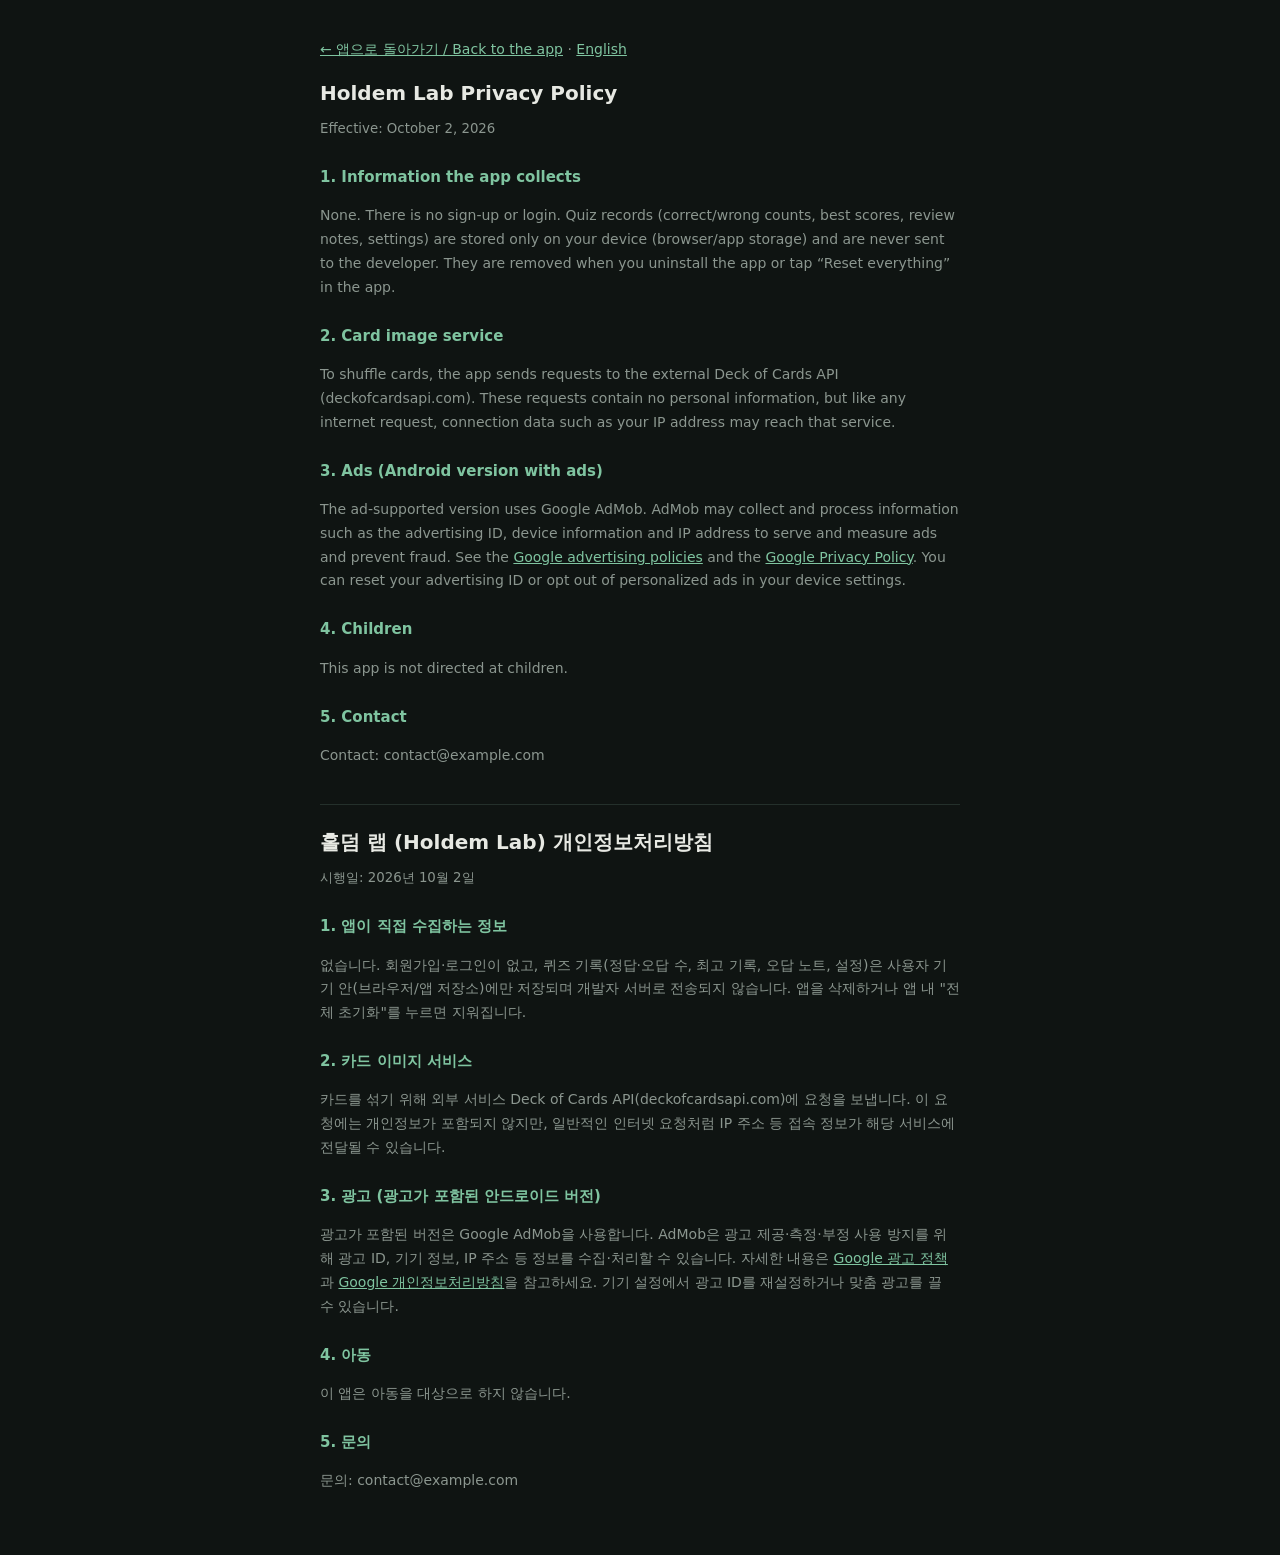
==== privacy.html @ dd47e20d "Add files via upload" ====
<!doctype html>
<html lang="ko"><head><meta charset="utf-8"><meta name="viewport" content="width=device-width, initial-scale=1">
<title>Holdem Lab — Privacy Policy / 개인정보처리방침</title>
<style>
:root{--bg:#0f1412;--text:#e7e9e3;--muted:#8b968f;--line:#24302b;--accent:#7fc4a0}
body{margin:0;background:var(--bg);color:var(--text);font-family:system-ui,-apple-system,'Noto Sans KR',sans-serif;line-height:1.7}
main{max-width:640px;margin:0 auto;padding:24px 16px 48px}
h1{font-size:20px;margin:0 0 4px}h2{font-size:15px;margin:24px 0 6px;color:var(--accent)}
p,li{font-size:14px;color:var(--muted)}a{color:var(--accent)}section+section{border-top:1px solid var(--line);margin-top:36px;padding-top:20px}small{color:var(--muted)}
</style></head><body><main>
<p><a href="index.html" id="back">← 앱으로 돌아가기 / Back to the app</a> · <a href="#en">English</a></p>
<section id="ko"><h1>홀덤 랩 (Holdem Lab) 개인정보처리방침</h1>
<small>시행일: 2026년 10월 2일</small>
<h2>1. 앱이 직접 수집하는 정보</h2>
<p>없습니다. 회원가입·로그인이 없고, 퀴즈 기록(정답·오답 수, 최고 기록, 오답 노트, 설정)은 사용자 기기 안(브라우저/앱 저장소)에만 저장되며 개발자 서버로 전송되지 않습니다. 앱을 삭제하거나 앱 내 "전체 초기화"를 누르면 지워집니다.</p>
<h2>2. 카드 이미지 서비스</h2>
<p>카드를 섞기 위해 외부 서비스 Deck of Cards API(deckofcardsapi.com)에 요청을 보냅니다. 이 요청에는 개인정보가 포함되지 않지만, 일반적인 인터넷 요청처럼 IP 주소 등 접속 정보가 해당 서비스에 전달될 수 있습니다.</p>
<h2>3. 광고 (광고가 포함된 안드로이드 버전)</h2>
<p>광고가 포함된 버전은 Google AdMob을 사용합니다. AdMob은 광고 제공·측정·부정 사용 방지를 위해 광고 ID, 기기 정보, IP 주소 등 정보를 수집·처리할 수 있습니다. 자세한 내용은 <a href="https://policies.google.com/technologies/ads">Google 광고 정책</a>과 <a href="https://policies.google.com/privacy">Google 개인정보처리방침</a>을 참고하세요. 기기 설정에서 광고 ID를 재설정하거나 맞춤 광고를 끌 수 있습니다.</p>
<h2>4. 아동</h2>
<p>이 앱은 아동을 대상으로 하지 않습니다.</p>
<h2>5. 문의</h2>
<p>문의: <!-- 배포 전 본인 연락용 이메일로 바꾸세요 -->contact@example.com</p>
</section>
<section id="en" lang="en">
<h1>Holdem Lab Privacy Policy</h1>
<small>Effective: October 2, 2026</small>
<h2>1. Information the app collects</h2>
<p>None. There is no sign-up or login. Quiz records (correct/wrong counts, best scores, review notes, settings) are stored only on your device (browser/app storage) and are never sent to the developer. They are removed when you uninstall the app or tap “Reset everything” in the app.</p>
<h2>2. Card image service</h2>
<p>To shuffle cards, the app sends requests to the external Deck of Cards API (deckofcardsapi.com). These requests contain no personal information, but like any internet request, connection data such as your IP address may reach that service.</p>
<h2>3. Ads (Android version with ads)</h2>
<p>The ad-supported version uses Google AdMob. AdMob may collect and process information such as the advertising ID, device information and IP address to serve and measure ads and prevent fraud. See the <a href="https://policies.google.com/technologies/ads">Google advertising policies</a> and the <a href="https://policies.google.com/privacy">Google Privacy Policy</a>. You can reset your advertising ID or opt out of personalized ads in your device settings.</p>
<h2>4. Children</h2>
<p>This app is not directed at children.</p>
<h2>5. Contact</h2>
<p>Contact: contact@example.com</p>
</section>
<script>try{var l=localStorage.getItem('holdemlab.lang')||(navigator.language||'').slice(0,2);if(l!=='ko'){document.documentElement.lang='en';var e=document.getElementById('en'),k=document.getElementById('ko');k.parentNode.insertBefore(e,k);}}catch(x){}</script>
</main></body></html>
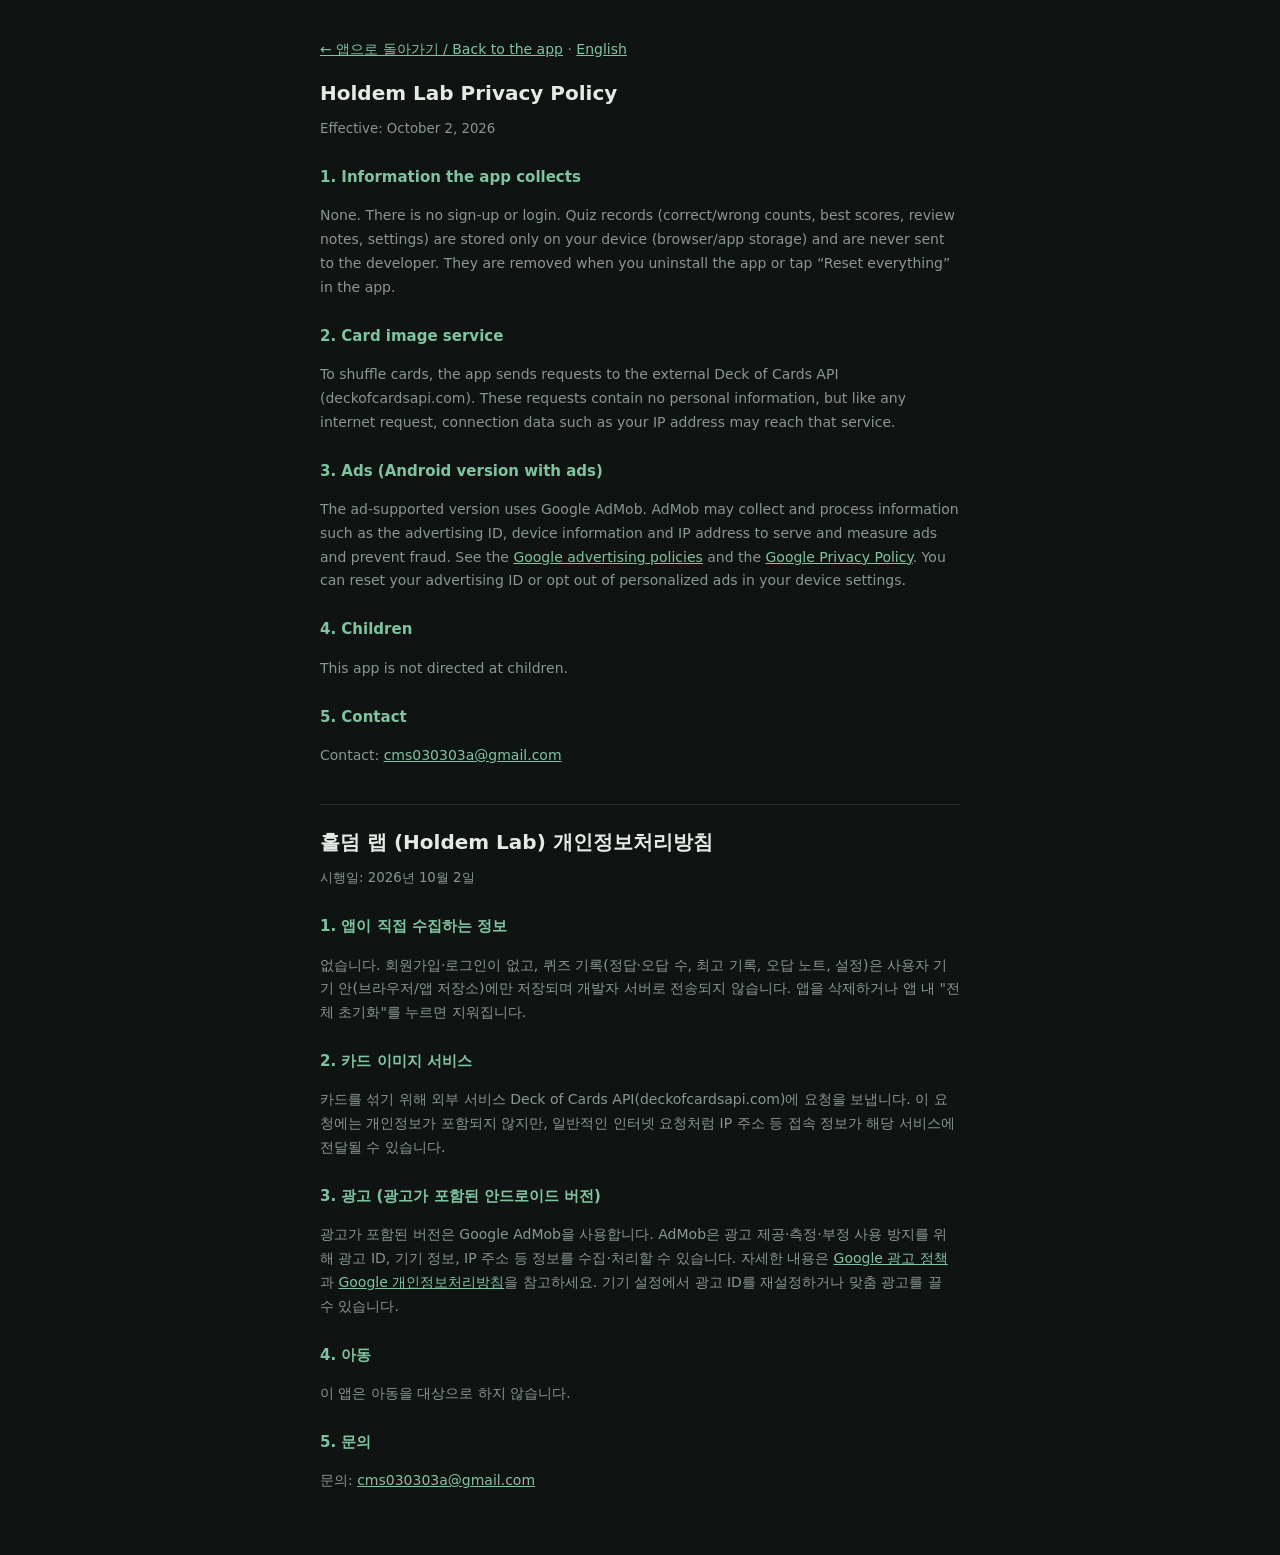
==== commit fda25b8a: "Add files via upload" ====
--- a/privacy.html
+++ b/privacy.html
@@ -20,7 +20,7 @@
 <h2>4. 아동</h2>
 <p>이 앱은 아동을 대상으로 하지 않습니다.</p>
 <h2>5. 문의</h2>
-<p>문의: <!-- 배포 전 본인 연락용 이메일로 바꾸세요 -->contact@example.com</p>
+<p>문의: <a href="mailto:cms030303a@gmail.com">cms030303a@gmail.com</a></p>
 </section>
 <section id="en" lang="en">
 <h1>Holdem Lab Privacy Policy</h1>
@@ -34,7 +34,7 @@
 <h2>4. Children</h2>
 <p>This app is not directed at children.</p>
 <h2>5. Contact</h2>
-<p>Contact: contact@example.com</p>
+<p>Contact: <a href="mailto:cms030303a@gmail.com">cms030303a@gmail.com</a></p>
 </section>
 <script>try{var l=localStorage.getItem('holdemlab.lang')||(navigator.language||'').slice(0,2);if(l!=='ko'){document.documentElement.lang='en';var e=document.getElementById('en'),k=document.getElementById('ko');k.parentNode.insertBefore(e,k);}}catch(x){}</script>
 </main></body></html>
